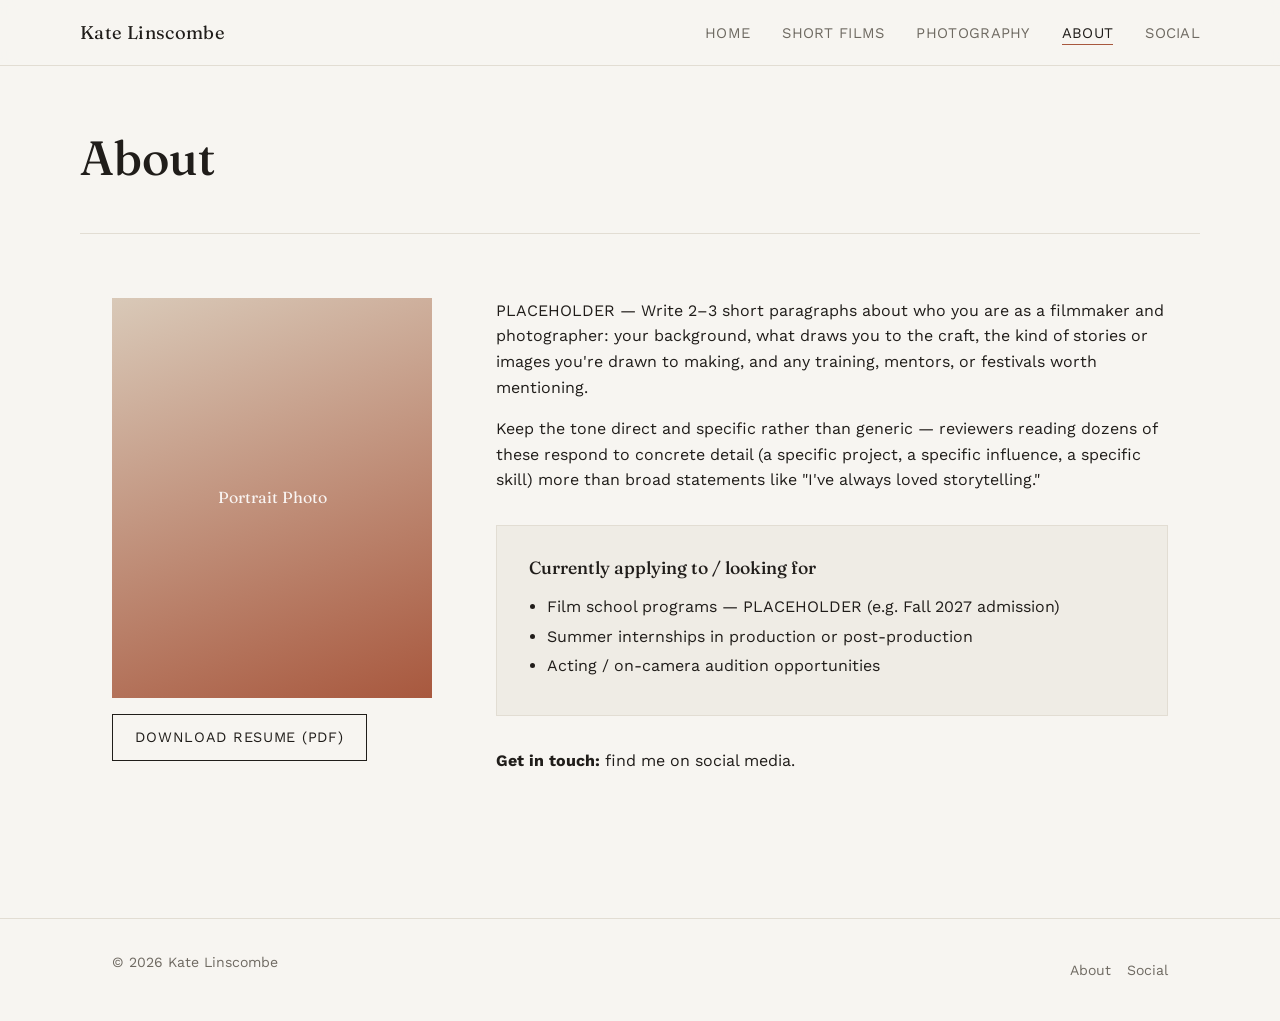
==== about.html @ c9ac43bd "Initial portfolio site for Kate Linscombe Static HTML/CSS/JS site (films, photography, about, social" ====
<!DOCTYPE html>
<html lang="en">
<head>
<meta charset="UTF-8">
<meta name="viewport" content="width=device-width, initial-scale=1.0">
<title>About — Kate Linscombe</title>
<meta name="description" content="About Kate Linscombe, filmmaker and photographer.">
<link rel="preconnect" href="https://fonts.googleapis.com">
<link rel="preconnect" href="https://fonts.gstatic.com" crossorigin>
<link href="https://fonts.googleapis.com/css2?family=Fraunces:wght@400;500;600&family=Work+Sans:wght@400;500&display=swap" rel="stylesheet">
<link rel="stylesheet" href="css/style.css">
</head>
<body>

<header class="site-header">
  <nav class="wrap nav">
    <a class="nav-brand" href="index.html">Kate Linscombe</a>
    <button class="nav-toggle" aria-label="Toggle menu">
      <span></span><span></span><span></span>
    </button>
    <ul class="nav-links">
      <li><a href="index.html">Home</a></li>
      <li><a href="films.html">Short Films</a></li>
      <li><a href="photography.html">Photography</a></li>
      <li><a href="about.html">About</a></li>
      <li><a href="social.html">Social</a></li>
    </ul>
  </nav>
</header>

<div class="page-header wrap">
  <h1>About</h1>
</div>

<section class="section-tight">
  <div class="wrap about-layout">
    <div>
      <div class="about-portrait">
        <span>Portrait Photo</span>
      </div>
      <a class="btn" href="#" target="_blank" rel="noopener">Download Resume (PDF)</a>
    </div>
    <div>
      <p>PLACEHOLDER — Write 2–3 short paragraphs about who you are as a filmmaker and photographer: your background, what draws you to the craft, the kind of stories or images you're drawn to making, and any training, mentors, or festivals worth mentioning.</p>
      <p>Keep the tone direct and specific rather than generic — reviewers reading dozens of these respond to concrete detail (a specific project, a specific influence, a specific skill) more than broad statements like "I've always loved storytelling."</p>

      <div class="about-goals">
        <h3>Currently applying to / looking for</h3>
        <ul>
          <li>Film school programs — PLACEHOLDER (e.g. Fall 2027 admission)</li>
          <li>Summer internships in production or post-production</li>
          <li>Acting / on-camera audition opportunities</li>
        </ul>
      </div>

      <p style="margin-top:2rem;">
        <strong>Get in touch:</strong>
        find me on <a href="social.html">social media</a>.
      </p>
    </div>
  </div>
</section>

<footer class="site-footer">
  <div class="wrap footer-inner">
    <p>&copy; 2026 Kate Linscombe</p>
    <ul class="footer-links">
      <li><a href="about.html">About</a></li>
      <li><a href="social.html">Social</a></li>    </ul>
  </div>
</footer>

<script src="js/main.js"></script>
</body>
</html>
---- css/style.css ----
/* ===========================================================
   Jason Linscombe — Portfolio
   Warm neutral, editorial style. Plain CSS, no framework.
   =========================================================== */

:root {
  --color-bg: #f7f5f1;
  --color-bg-alt: #efece5;
  --color-bg-card: #ffffff;
  --color-text: #201d1a;
  --color-text-muted: #6f6a62;
  --color-border: #e2ddd3;
  --color-accent: #a8583e;
  --color-accent-dark: #8a4531;

  --font-heading: "Fraunces", Georgia, "Times New Roman", serif;
  --font-body: "Work Sans", -apple-system, BlinkMacSystemFont, "Segoe UI", sans-serif;

  --max-width: 1120px;
  --space-xs: 0.5rem;
  --space-sm: 1rem;
  --space-md: 2rem;
  --space-lg: 4rem;
  --space-xl: 7rem;
}

* {
  box-sizing: border-box;
}

html {
  scroll-behavior: smooth;
}

body {
  margin: 0;
  font-family: var(--font-body);
  background: var(--color-bg);
  color: var(--color-text);
  line-height: 1.6;
  -webkit-font-smoothing: antialiased;
}

img {
  max-width: 100%;
  display: block;
}

a {
  color: inherit;
  text-decoration: none;
}

h1, h2, h3, h4 {
  font-family: var(--font-heading);
  font-weight: 500;
  line-height: 1.15;
  margin: 0 0 var(--space-sm);
}

p {
  margin: 0 0 var(--space-sm);
}

.wrap {
  max-width: var(--max-width);
  margin: 0 auto;
  padding: 0 var(--space-md);
}

/* ---------- Header / Nav ---------- */

.site-header {
  position: sticky;
  top: 0;
  z-index: 100;
  background: rgba(247, 245, 241, 0.9);
  backdrop-filter: blur(8px);
  border-bottom: 1px solid var(--color-border);
}

.nav {
  display: flex;
  align-items: center;
  justify-content: space-between;
  padding: 1.1rem 0;
}

.nav-brand {
  font-family: var(--font-heading);
  font-size: 1.15rem;
  letter-spacing: 0.02em;
}

.nav-links {
  display: flex;
  gap: var(--space-md);
  list-style: none;
  margin: 0;
  padding: 0;
}

.nav-links a {
  font-size: 0.92rem;
  letter-spacing: 0.02em;
  text-transform: uppercase;
  color: var(--color-text-muted);
  padding-bottom: 2px;
  border-bottom: 1px solid transparent;
  transition: color 0.15s ease, border-color 0.15s ease;
}

.nav-links a:hover,
.nav-links a.active {
  color: var(--color-text);
  border-color: var(--color-accent);
}

.nav-toggle {
  display: none;
  background: none;
  border: none;
  cursor: pointer;
  padding: var(--space-xs);
}

.nav-toggle span {
  display: block;
  width: 22px;
  height: 2px;
  background: var(--color-text);
  margin: 5px 0;
  transition: transform 0.2s ease, opacity 0.2s ease;
}

@media (max-width: 720px) {
  .nav-toggle {
    display: block;
  }

  .nav-links {
    position: absolute;
    top: 100%;
    left: 0;
    right: 0;
    flex-direction: column;
    background: var(--color-bg);
    border-bottom: 1px solid var(--color-border);
    padding: var(--space-sm) var(--space-md) var(--space-md);
    gap: var(--space-sm);
    display: none;
  }

  .nav-links.open {
    display: flex;
  }
}

/* ---------- Hero ---------- */

.hero {
  min-height: 78vh;
  display: flex;
  align-items: flex-end;
  padding: var(--space-lg) 0;
  background: linear-gradient(155deg, #d9c9b8 0%, #c9ab8f 35%, #a8583e 100%);
  color: #fff;
  position: relative;
}

.hero-inner {
  max-width: var(--max-width);
  margin: 0 auto;
  padding: 0 var(--space-md);
  width: 100%;
}

.hero-eyebrow {
  text-transform: uppercase;
  letter-spacing: 0.15em;
  font-size: 0.8rem;
  opacity: 0.85;
  margin-bottom: var(--space-sm);
}

.hero h1 {
  font-size: clamp(2.5rem, 6vw, 4.5rem);
  margin-bottom: var(--space-sm);
  color: #fff;
}

.hero p {
  max-width: 40ch;
  font-size: 1.1rem;
  opacity: 0.92;
}

/* ---------- Sections ---------- */

.section {
  padding: var(--space-xl) 0;
}

.section-tight {
  padding: var(--space-lg) 0;
}

.section-header {
  display: flex;
  align-items: baseline;
  justify-content: space-between;
  margin-bottom: var(--space-md);
  flex-wrap: wrap;
  gap: var(--space-sm);
}

.section-header h2 {
  font-size: 2rem;
}

.section-header a {
  font-size: 0.9rem;
  text-transform: uppercase;
  letter-spacing: 0.05em;
  color: var(--color-accent);
  border-bottom: 1px solid var(--color-accent);
}

.page-header {
  padding: var(--space-lg) 0 var(--space-md);
  border-bottom: 1px solid var(--color-border);
}

.page-header h1 {
  font-size: clamp(2rem, 5vw, 3rem);
}

.page-header p {
  color: var(--color-text-muted);
  max-width: 60ch;
  font-size: 1.05rem;
}

/* ---------- Grids / Cards ---------- */

.grid {
  display: grid;
  grid-template-columns: repeat(auto-fill, minmax(280px, 1fr));
  gap: var(--space-md);
}

.card {
  background: var(--color-bg-card);
  border: 1px solid var(--color-border);
  overflow: hidden;
  display: flex;
  flex-direction: column;
  cursor: pointer;
  transition: transform 0.2s ease, box-shadow 0.2s ease;
}

.card:hover {
  transform: translateY(-3px);
  box-shadow: 0 10px 24px rgba(32, 29, 26, 0.08);
}

.card-media {
  aspect-ratio: 16 / 10;
  display: flex;
  align-items: center;
  justify-content: center;
  color: rgba(255, 255, 255, 0.92);
  font-family: var(--font-heading);
  font-size: 1.1rem;
  text-align: center;
  padding: var(--space-sm);
  position: relative;
}

.card-media.photo {
  aspect-ratio: 4 / 5;
}

.card-media::after {
  content: "";
  position: absolute;
  inset: 0;
  background: rgba(0, 0, 0, 0.08);
}

.card-media span {
  position: relative;
  z-index: 1;
}

.card-body {
  padding: var(--space-sm) var(--space-sm) var(--space-md);
}

.card-meta {
  font-size: 0.8rem;
  text-transform: uppercase;
  letter-spacing: 0.05em;
  color: var(--color-text-muted);
  margin-bottom: 4px;
}

.card-body h3 {
  font-size: 1.15rem;
  margin-bottom: 4px;
}

.card-body p {
  font-size: 0.92rem;
  color: var(--color-text-muted);
  margin-bottom: 0;
}

/* ---------- About page ---------- */

.about-layout {
  display: grid;
  grid-template-columns: minmax(220px, 320px) 1fr;
  gap: var(--space-lg);
  align-items: start;
}

@media (max-width: 780px) {
  .about-layout {
    grid-template-columns: 1fr;
  }
}

.about-portrait {
  aspect-ratio: 4 / 5;
  background: linear-gradient(160deg, #d9c9b8, #a8583e);
  display: flex;
  align-items: center;
  justify-content: center;
  color: rgba(255, 255, 255, 0.9);
  font-family: var(--font-heading);
}

.about-goals {
  background: var(--color-bg-alt);
  border: 1px solid var(--color-border);
  padding: var(--space-md);
  margin-top: var(--space-md);
}

.about-goals h3 {
  font-size: 1.1rem;
}

.about-goals ul {
  margin: 0;
  padding-left: 1.1rem;
}

.about-goals li {
  margin-bottom: 4px;
}

.btn {
  display: inline-block;
  padding: 0.7rem 1.4rem;
  border: 1px solid var(--color-text);
  color: var(--color-text);
  font-size: 0.9rem;
  text-transform: uppercase;
  letter-spacing: 0.05em;
  margin-top: var(--space-sm);
  transition: background 0.15s ease, color 0.15s ease;
}

.btn:hover {
  background: var(--color-text);
  color: var(--color-bg);
}

/* ---------- Social page ---------- */

.social-grid {
  display: grid;
  grid-template-columns: repeat(auto-fill, minmax(240px, 1fr));
  gap: var(--space-sm);
}

.social-card {
  border: 1px solid var(--color-border);
  background: var(--color-bg-card);
  padding: var(--space-md);
  display: flex;
  flex-direction: column;
  gap: 4px;
  transition: border-color 0.15s ease;
}

.social-card:hover {
  border-color: var(--color-accent);
}

.social-platform {
  font-family: var(--font-heading);
  font-size: 1.2rem;
}

.social-handle {
  color: var(--color-text-muted);
  font-size: 0.9rem;
}

/* ---------- Modal (video / lightbox) ---------- */

.modal-overlay {
  position: fixed;
  inset: 0;
  background: rgba(20, 18, 16, 0.9);
  display: none;
  align-items: center;
  justify-content: center;
  z-index: 1000;
  padding: var(--space-md);
}

.modal-overlay.open {
  display: flex;
}

.modal-box {
  background: var(--color-bg);
  max-width: 900px;
  width: 100%;
  max-height: 90vh;
  overflow-y: auto;
  position: relative;
}

.modal-close {
  position: absolute;
  top: var(--space-sm);
  right: var(--space-sm);
  background: var(--color-text);
  color: var(--color-bg);
  border: none;
  width: 34px;
  height: 34px;
  font-size: 1.1rem;
  cursor: pointer;
  z-index: 2;
}

.modal-video {
  aspect-ratio: 16 / 9;
  width: 100%;
}

.modal-video iframe {
  width: 100%;
  height: 100%;
  border: none;
}

.modal-body {
  padding: var(--space-md);
}

.modal-image-wrap {
  display: flex;
  align-items: center;
  justify-content: center;
  background: #111;
}

.modal-image-wrap .card-media {
  width: auto;
  height: min(55vh, 500px);
  aspect-ratio: 4 / 5;
}

/* ---------- Footer ---------- */

.site-footer {
  border-top: 1px solid var(--color-border);
  padding: var(--space-md) 0;
  margin-top: var(--space-lg);
}

.footer-inner {
  display: flex;
  justify-content: space-between;
  align-items: center;
  flex-wrap: wrap;
  gap: var(--space-sm);
  font-size: 0.88rem;
  color: var(--color-text-muted);
}

.footer-links {
  display: flex;
  gap: var(--space-sm);
  list-style: none;
  margin: 0;
  padding: 0;
}

.empty-state {
  color: var(--color-text-muted);
  font-style: italic;
  padding: var(--space-md) 0;
}
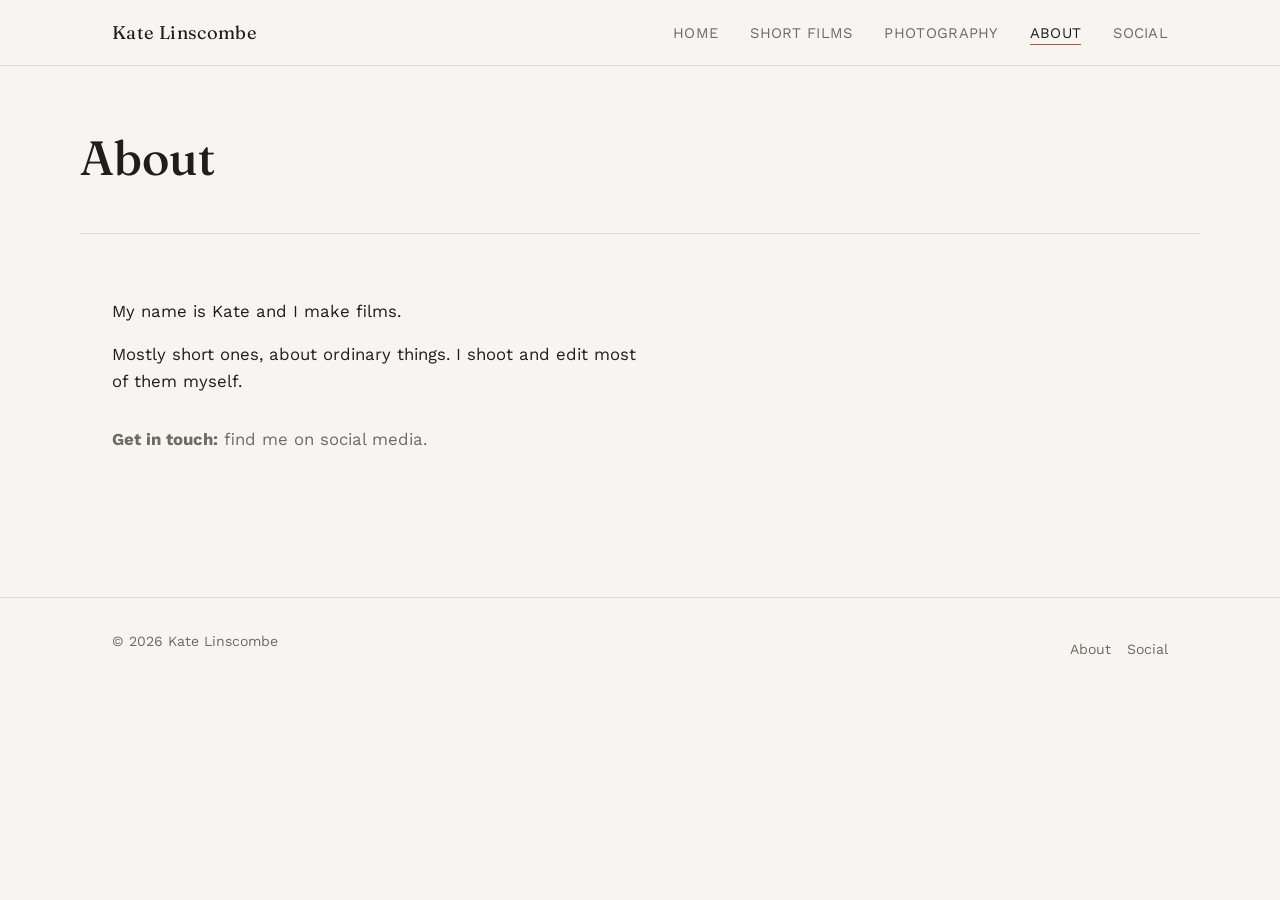
==== commit 4eab2527: "Add three short films, rewrite hero and About, clear placeholders Films now live on the site as YouT" ====
--- a/about.html
+++ b/about.html
@@ -33,30 +33,11 @@
 </div>
 
 <section class="section-tight">
-  <div class="wrap about-layout">
-    <div>
-      <div class="about-portrait">
-        <span>Portrait Photo</span>
-      </div>
-      <a class="btn" href="#" target="_blank" rel="noopener">Download Resume (PDF)</a>
-    </div>
-    <div>
-      <p>PLACEHOLDER — Write 2–3 short paragraphs about who you are as a filmmaker and photographer: your background, what draws you to the craft, the kind of stories or images you're drawn to making, and any training, mentors, or festivals worth mentioning.</p>
-      <p>Keep the tone direct and specific rather than generic — reviewers reading dozens of these respond to concrete detail (a specific project, a specific influence, a specific skill) more than broad statements like "I've always loved storytelling."</p>
-
-      <div class="about-goals">
-        <h3>Currently applying to / looking for</h3>
-        <ul>
-          <li>Film school programs — PLACEHOLDER (e.g. Fall 2027 admission)</li>
-          <li>Summer internships in production or post-production</li>
-          <li>Acting / on-camera audition opportunities</li>
-        </ul>
-      </div>
-
-      <p style="margin-top:2rem;">
-        <strong>Get in touch:</strong>
-        find me on <a href="social.html">social media</a>.
-      </p>
+  <div class="wrap">
+    <div class="about-simple">
+      <p>My name is Kate and I make films.</p>
+      <p>Mostly short ones, about ordinary things. I shoot and edit most of them myself.</p>
+      <p class="about-contact"><strong>Get in touch:</strong> find me on <a href="social.html">social media</a>.</p>
     </div>
   </div>
 </section>
--- a/css/style.css
+++ b/css/style.css
@@ -83,7 +83,8 @@
   display: flex;
   align-items: center;
   justify-content: space-between;
-  padding: 1.1rem 0;
+  padding-top: 1.1rem;
+  padding-bottom: 1.1rem;
 }
 
 .nav-brand {
@@ -163,9 +164,21 @@
   display: flex;
   align-items: flex-end;
   padding: var(--space-lg) 0;
-  background: linear-gradient(155deg, #d9c9b8 0%, #c9ab8f 35%, #a8583e 100%);
+  background-image: linear-gradient(180deg, rgba(15, 12, 10, 0.25) 0%, rgba(15, 12, 10, 0.6) 100%),
+    url("../images/hero-skyline.jpg");
+  background-size: cover;
+  background-position: center 80%;
+  background-repeat: no-repeat;
   color: #fff;
   position: relative;
+}
+
+@media (max-width: 720px) {
+  .hero {
+    min-height: 85vh;
+    background-size: auto 180%;
+    background-position: 62% 100%;
+  }
 }
 
 .hero-inner {
@@ -275,6 +288,9 @@
   text-align: center;
   padding: var(--space-sm);
   position: relative;
+  background-size: cover;
+  background-position: center;
+  background-repeat: no-repeat;
 }
 
 .card-media.photo {
@@ -316,7 +332,31 @@
   margin-bottom: 0;
 }
 
+/* Shown on films that open on YouTube rather than in the in-page player. */
+.card-body p.card-link {
+  margin-top: var(--space-xs);
+  font-size: 0.78rem;
+  text-transform: uppercase;
+  letter-spacing: 0.05em;
+  color: var(--color-accent);
+}
+
 /* ---------- About page ---------- */
+
+/* Pared-back About page: a few lines of text, no portrait or sidebar. */
+.about-simple {
+  max-width: 54ch;
+}
+
+.about-simple p {
+  font-size: 1.05rem;
+  margin-bottom: var(--space-sm);
+}
+
+.about-simple .about-contact {
+  margin-top: var(--space-md);
+  color: var(--color-text-muted);
+}
 
 .about-layout {
   display: grid;
@@ -455,10 +495,13 @@
   width: 100%;
 }
 
-.modal-video iframe {
+.modal-video iframe,
+.modal-video video {
   width: 100%;
   height: 100%;
   border: none;
+  display: block;
+  background: #000;
 }
 
 .modal-body {
@@ -476,6 +519,15 @@
   width: auto;
   height: min(55vh, 500px);
   aspect-ratio: 4 / 5;
+}
+
+.modal-photo {
+  display: block;
+  width: auto;
+  height: auto;
+  max-width: 100%;
+  max-height: 70vh;
+  object-fit: contain;
 }
 
 /* ---------- Footer ---------- */
